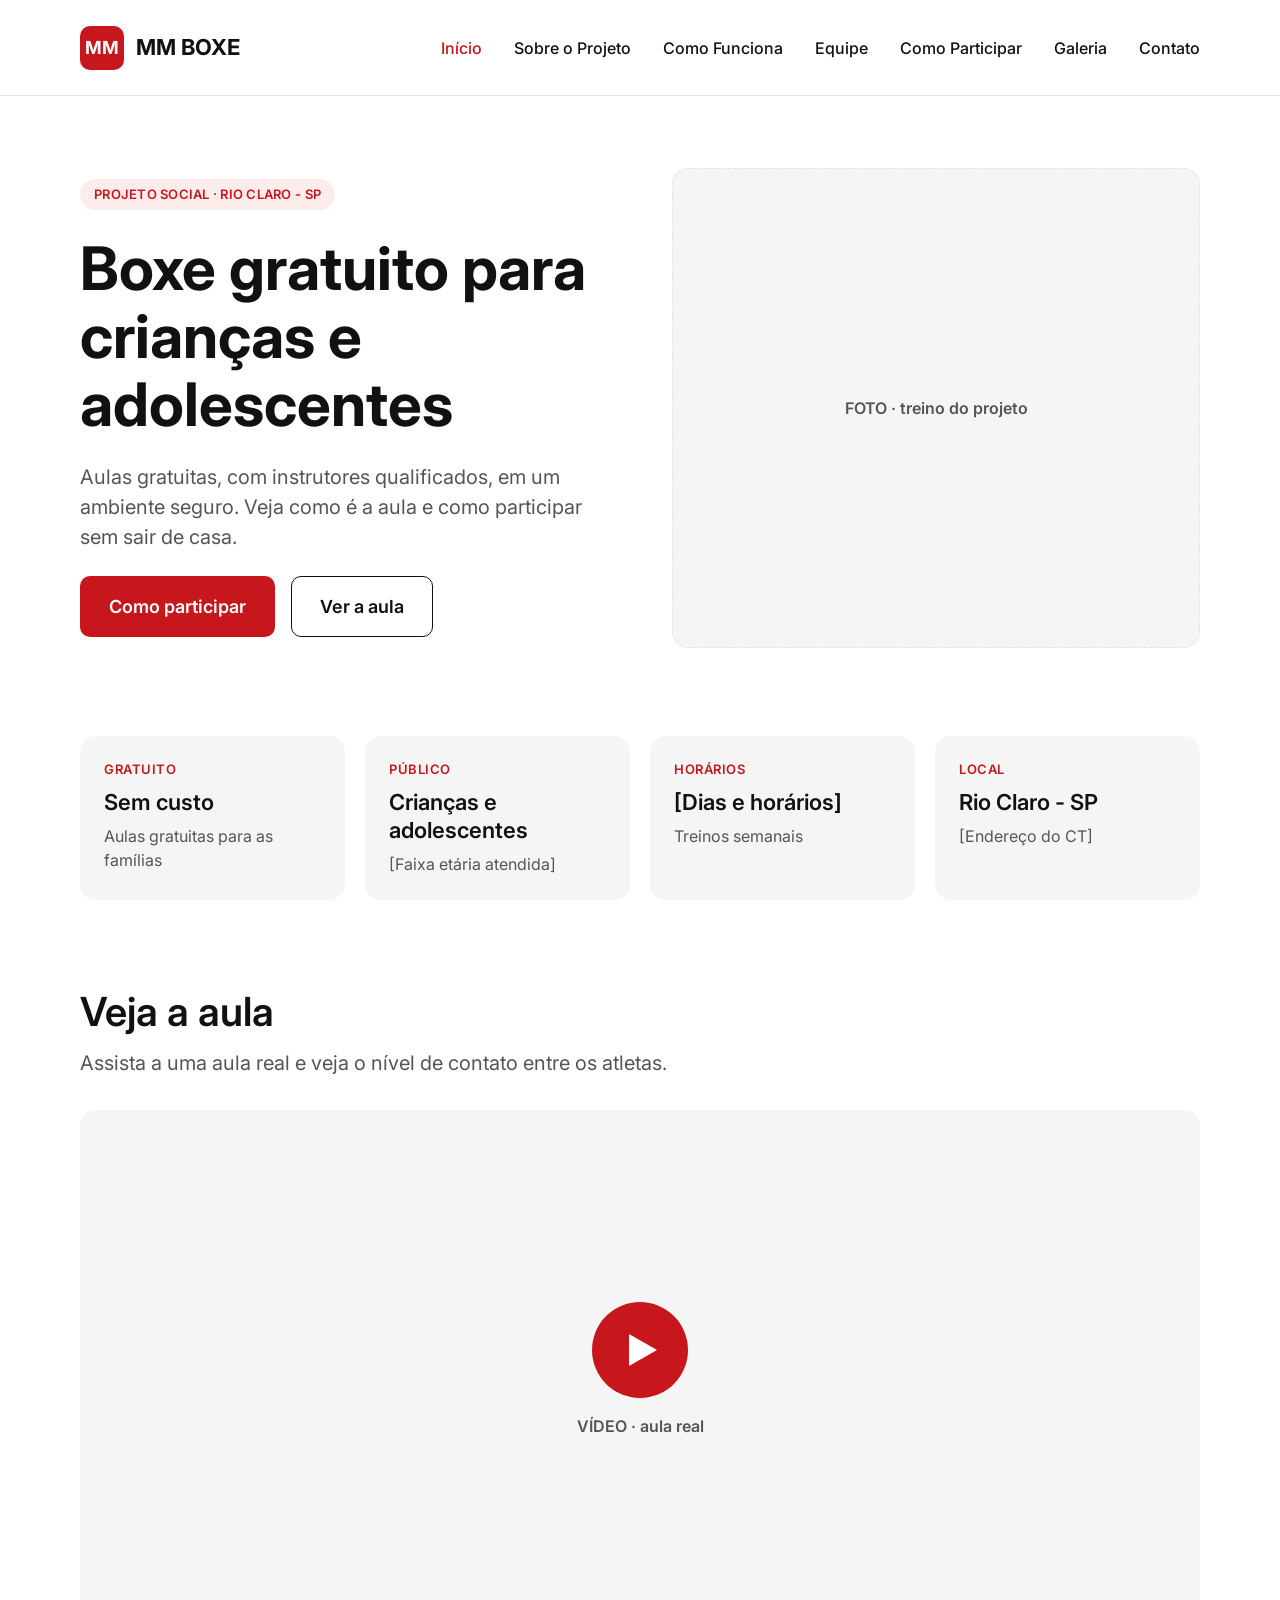
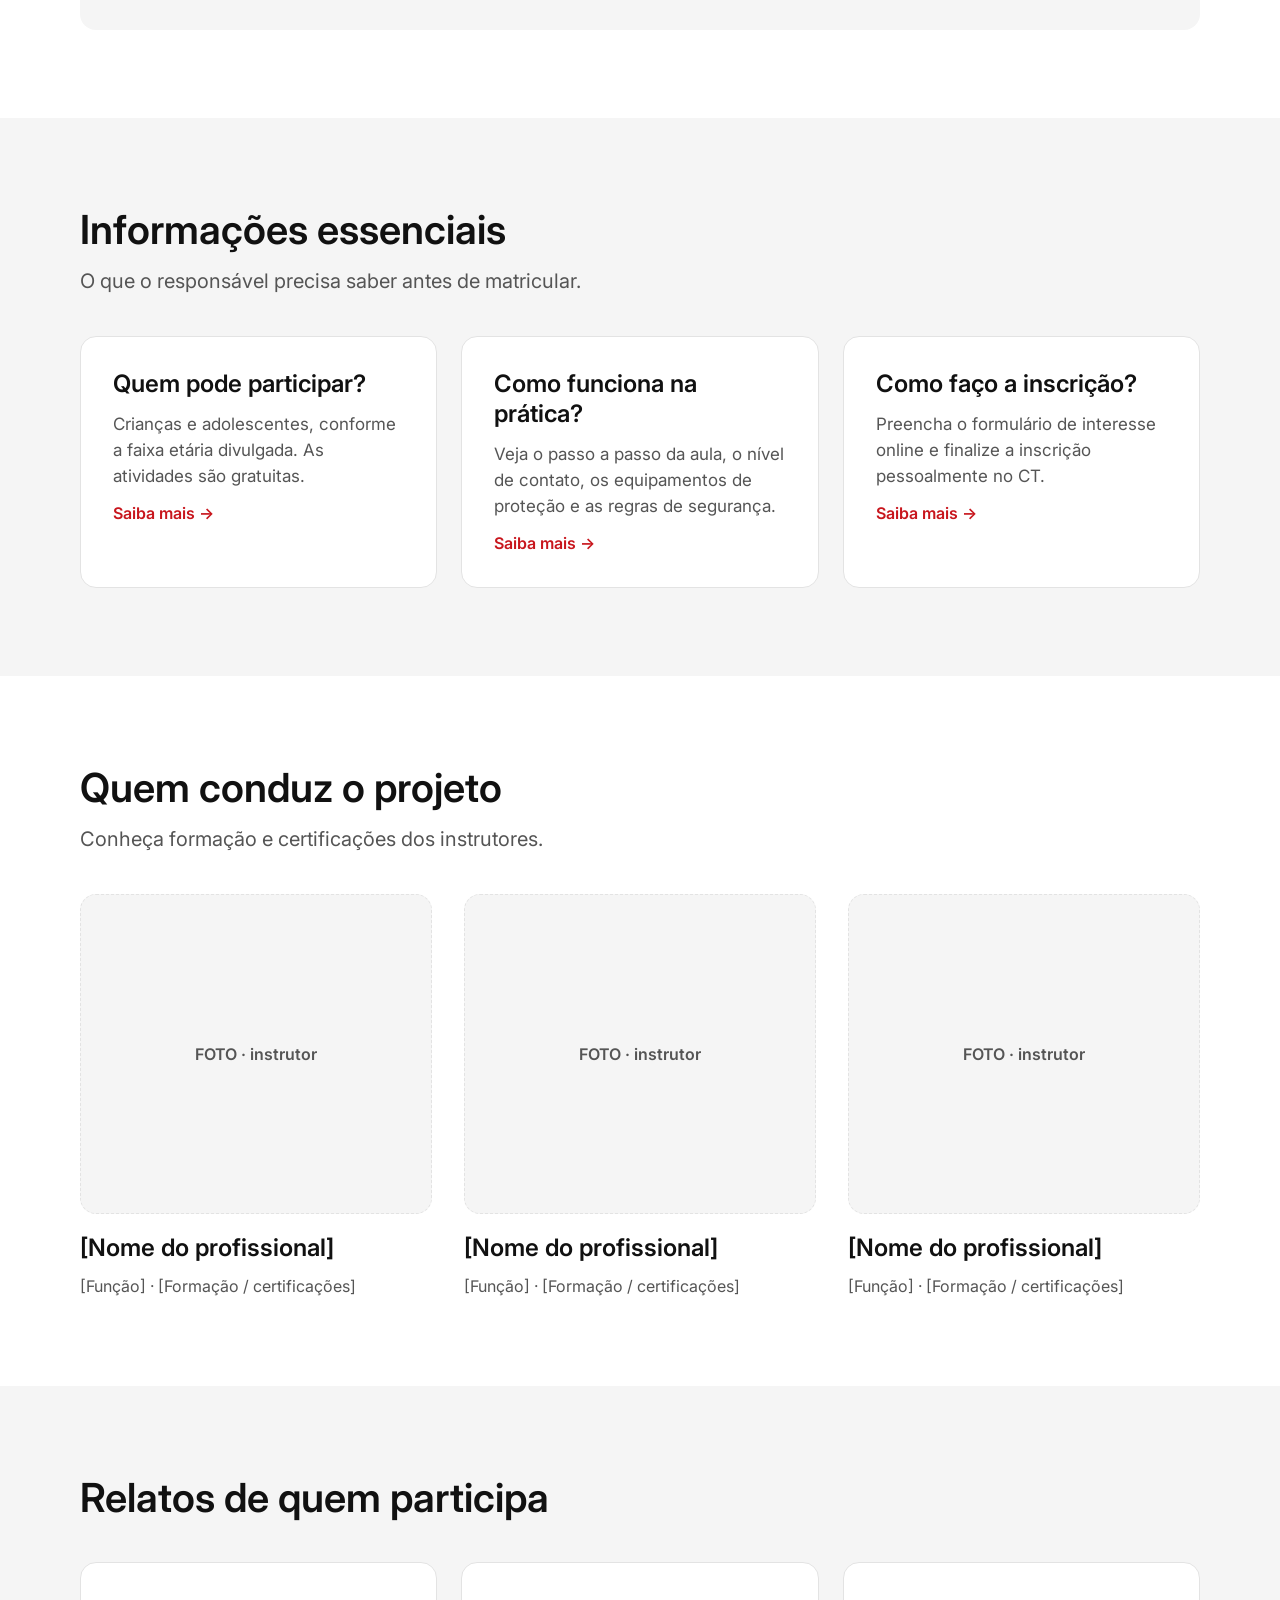
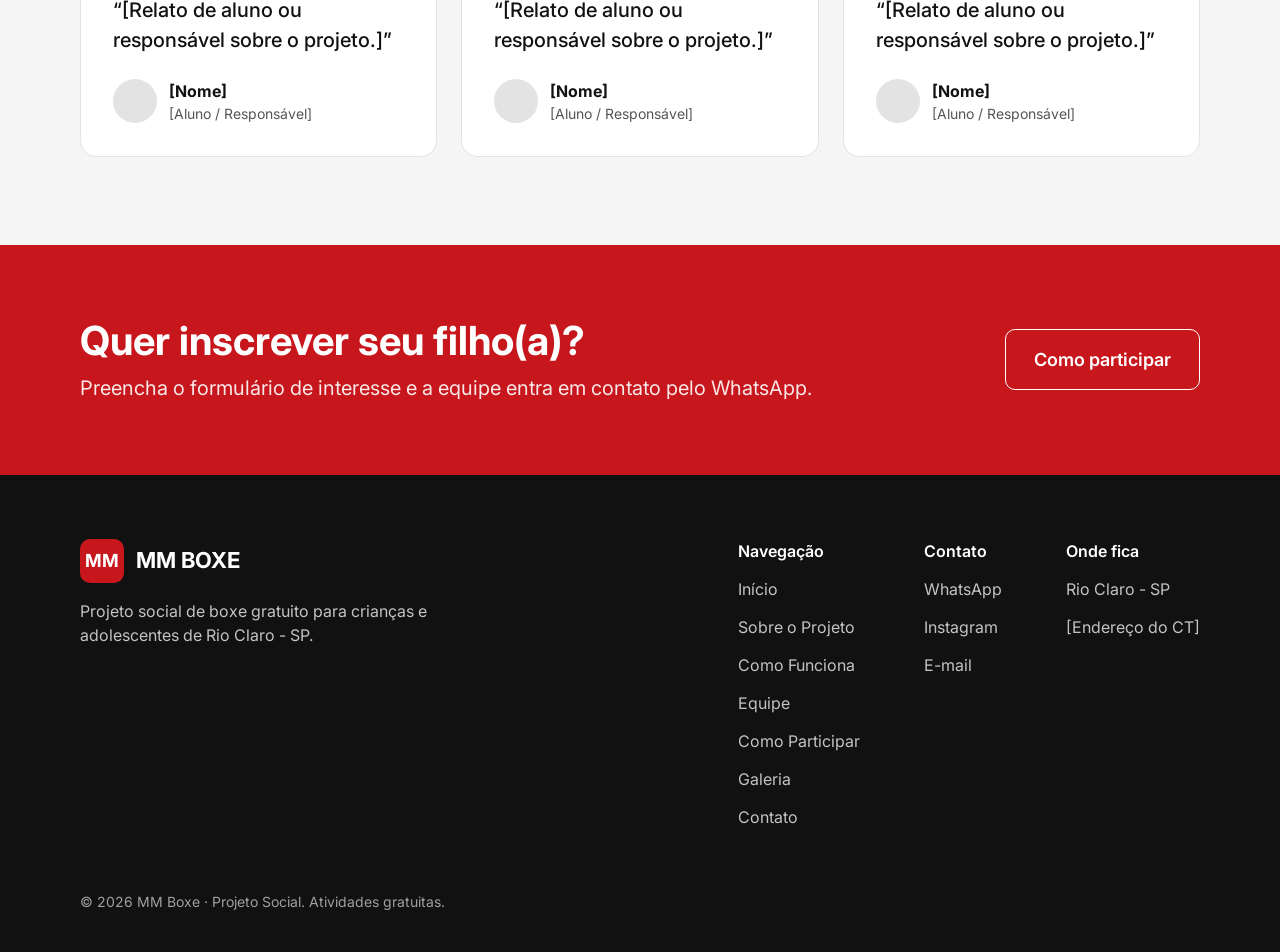
==== index.html @ bec78782 "figma mcp" ====
<!DOCTYPE html>
<html lang="pt-BR">
<head>
  <meta charset="UTF-8">
  <meta name="viewport" content="width=device-width, initial-scale=1">
  <title>MM Boxe · Boxe gratuito para crianças e adolescentes</title>
  <meta name="description" content="Projeto social de boxe gratuito para crianças e adolescentes de Rio Claro - SP.">
  <link rel="preconnect" href="https://fonts.googleapis.com">
  <link rel="preconnect" href="https://fonts.gstatic.com" crossorigin>
  <link href="https://fonts.googleapis.com/css2?family=Inter:wght@400;500;600;700&display=swap" rel="stylesheet">
  <link rel="stylesheet" href="styles.css">
</head>
<body>

  <header class="navbar">
    <a class="logo" href="index.html"><span class="logo__mark">MM</span> MM BOXE</a>
    <nav class="menu" aria-label="Principal">
      <a href="index.html" aria-current="page">Início</a>
      <a href="sobre.html">Sobre o Projeto</a>
      <a href="como-funciona.html">Como Funciona</a>
      <a href="equipe.html">Equipe</a>
      <a href="como-participar.html">Como Participar</a>
      <a href="galeria.html">Galeria</a>
      <a href="contato.html">Contato</a>
    </nav>
  </header>

  <main>
    <!-- Design base desta página: Caderno -->
    <section class="section" style="padding-top:72px">
      <div class="container grid-2 row--center" style="gap:64px">
        <div class="stack" style="--gap:24px">
          <span class="badge" style="align-self:flex-start">PROJETO SOCIAL · RIO CLARO - SP</span>
          <h1 class="title-hero">Boxe gratuito para crianças e adolescentes</h1>
          <p class="lead">Aulas gratuitas, com instrutores qualificados, em um ambiente seguro. Veja como é a aula e como participar sem sair de casa.</p>
          <div class="btn-group">
            <a class="btn btn--primary" href="como-participar.html">Como participar</a>
            <a class="btn btn--secondary" href="#aula">Ver a aula</a>
          </div>
        </div>
        <div class="photo photo--hero">FOTO · treino do projeto</div>
      </div>
    </section>

    <section class="section section--tight-top" style="padding-bottom:0">
      <div class="container grid-4">
        <div class="info-card"><small>GRATUITO</small><strong>Sem custo</strong><span>Aulas gratuitas para as famílias</span></div>
        <div class="info-card"><small>PÚBLICO</small><strong>Crianças e adolescentes</strong><span>[Faixa etária atendida]</span></div>
        <div class="info-card"><small>HORÁRIOS</small><strong>[Dias e horários]</strong><span>Treinos semanais</span></div>
        <div class="info-card"><small>LOCAL</small><strong>Rio Claro - SP</strong><span>[Endereço do CT]</span></div>
      </div>
    </section>

    <section class="section" id="aula">
      <div class="container stack" style="--gap:32px">
        <div class="stack" style="--gap:12px">
          <h2 class="title-lg">Veja a aula</h2>
          <p class="lead">Assista a uma aula real e veja o nível de contato entre os atletas.</p>
        </div>
        <div class="video">
          <button class="video__play" type="button" aria-label="Reproduzir vídeo da aula"></button>
          <span>VÍDEO · aula real</span>
        </div>
      </div>
    </section>

    <section class="section section--surface">
      <div class="container stack" style="--gap:40px">
        <div class="stack" style="--gap:12px">
          <h2 class="title-lg">Informações essenciais</h2>
          <p class="lead">O que o responsável precisa saber antes de matricular.</p>
        </div>
        <div class="grid-3">
          <article class="card">
            <h3>Quem pode participar?</h3>
            <p>Crianças e adolescentes, conforme a faixa etária divulgada. As atividades são gratuitas.</p>
            <a class="more" href="como-participar.html">Saiba mais →</a>
          </article>
          <article class="card">
            <h3>Como funciona na prática?</h3>
            <p>Veja o passo a passo da aula, o nível de contato, os equipamentos de proteção e as regras de segurança.</p>
            <a class="more" href="como-funciona.html">Saiba mais →</a>
          </article>
          <article class="card">
            <h3>Como faço a inscrição?</h3>
            <p>Preencha o formulário de interesse online e finalize a inscrição pessoalmente no CT.</p>
            <a class="more" href="como-participar.html">Saiba mais →</a>
          </article>
        </div>
      </div>
    </section>

    <section class="section">
      <div class="container stack" style="--gap:40px">
        <div class="stack" style="--gap:12px">
          <h2 class="title-lg">Quem conduz o projeto</h2>
          <p class="lead">Conheça formação e certificações dos instrutores.</p>
        </div>
        <div class="grid-3" style="gap:32px">
          <article class="person"><div class="photo photo--card">FOTO · instrutor</div><h3>[Nome do profissional]</h3><p>[Função] · [Formação / certificações]</p></article>
          <article class="person"><div class="photo photo--card">FOTO · instrutor</div><h3>[Nome do profissional]</h3><p>[Função] · [Formação / certificações]</p></article>
          <article class="person"><div class="photo photo--card">FOTO · instrutor</div><h3>[Nome do profissional]</h3><p>[Função] · [Formação / certificações]</p></article>
        </div>
      </div>
    </section>

    <section class="section section--surface">
      <div class="container stack" style="--gap:40px">
        <h2 class="title-lg">Relatos de quem participa</h2>
        <div class="grid-3">
          <article class="card quote">
            <blockquote>“[Relato de aluno ou responsável sobre o projeto.]”</blockquote>
            <div class="author"><span class="author__avatar"></span><div><strong>[Nome]</strong><span>[Aluno / Responsável]</span></div></div>
          </article>
          <article class="card quote">
            <blockquote>“[Relato de aluno ou responsável sobre o projeto.]”</blockquote>
            <div class="author"><span class="author__avatar"></span><div><strong>[Nome]</strong><span>[Aluno / Responsável]</span></div></div>
          </article>
          <article class="card quote">
            <blockquote>“[Relato de aluno ou responsável sobre o projeto.]”</blockquote>
            <div class="author"><span class="author__avatar"></span><div><strong>[Nome]</strong><span>[Aluno / Responsável]</span></div></div>
          </article>
        </div>
      </div>
    </section>

    <section class="cta">
      <div>
        <h2>Quer inscrever seu filho(a)?</h2>
        <p>Preencha o formulário de interesse e a equipe entra em contato pelo WhatsApp.</p>
      </div>
      <a class="btn btn--on-brand" href="como-participar.html">Como participar</a>
    </section>
  </main>

  <footer class="footer">
    <div class="footer__top">
      <div class="footer__brand">
        <a class="logo" href="index.html"><span class="logo__mark">MM</span> MM BOXE</a>
        <p>Projeto social de boxe gratuito para crianças e adolescentes de Rio Claro - SP.</p>
      </div>
      <div class="footer__cols">
        <div>
          <h4>Navegação</h4>
          <ul>
            <li><a href="index.html">Início</a></li>
            <li><a href="sobre.html">Sobre o Projeto</a></li>
            <li><a href="como-funciona.html">Como Funciona</a></li>
            <li><a href="equipe.html">Equipe</a></li>
            <li><a href="como-participar.html">Como Participar</a></li>
            <li><a href="galeria.html">Galeria</a></li>
            <li><a href="contato.html">Contato</a></li>
          </ul>
        </div>
        <div>
          <h4>Contato</h4>
          <ul><li>WhatsApp</li><li>Instagram</li><li>E-mail</li></ul>
        </div>
        <div>
          <h4>Onde fica</h4>
          <ul><li>Rio Claro - SP</li><li>[Endereço do CT]</li></ul>
        </div>
      </div>
    </div>
    <p class="footer__bottom">© 2026 MM Boxe · Projeto Social. Atividades gratuitas.</p>
  </footer>

</body>
</html>
---- styles.css ----
/* MM Boxe - Projeto Social
   Estilos compartilhados por todas as páginas. */

:root {
  --ink: #111111;
  --ink-muted: #555555;
  --brand: #c8161d;
  --brand-soft: #fdecec;
  --surface: #f5f5f5;
  --border: #e3e3e3;
  --white: #ffffff;
  --radius: 16px;
  --radius-sm: 10px;
  --gutter: 80px;
}

*,
*::before,
*::after {
  box-sizing: border-box;
}

body {
  margin: 0;
  font-family: "Inter", system-ui, -apple-system, "Segoe UI", Roboto, sans-serif;
  color: var(--ink);
  background: var(--white);
  line-height: 1.5;
}

h1, h2, h3, p, ul { margin: 0; }
ul { padding: 0; list-style: none; }
a { color: inherit; text-decoration: none; }
img { max-width: 100%; display: block; }

/* ---------- Estrutura ---------- */

.section {
  padding: 88px var(--gutter);
}
.section--surface { background: var(--surface); }
.section--tight-top { padding-top: 0; }
.container { max-width: 1280px; margin: 0 auto; }
.stack { display: flex; flex-direction: column; }
.stack > * + * { margin-top: var(--gap, 16px); }
.row { display: flex; gap: var(--gap, 24px); }
.row--center { align-items: center; }
.grid-3 { display: grid; grid-template-columns: repeat(3, 1fr); gap: 24px; }
.grid-4 { display: grid; grid-template-columns: repeat(4, 1fr); gap: 20px; }
.grid-5 { display: grid; grid-template-columns: repeat(5, 1fr); gap: 20px; }
.grid-2 { display: grid; grid-template-columns: 1fr 1fr; gap: 48px; }

/* ---------- Tipografia ---------- */

.title-xl { font-size: 56px; font-weight: 700; line-height: 64px; }
.title-hero { font-size: 60px; font-weight: 700; line-height: 68px; }
.title-lg { font-size: 40px; font-weight: 600; line-height: 48px; }
.title-md { font-size: 28px; font-weight: 600; line-height: 36px; }
.title-sm { font-size: 24px; font-weight: 600; line-height: 30px; }
.lead { font-size: 20px; line-height: 30px; color: var(--ink-muted); }
.muted { color: var(--ink-muted); }
.brand { color: var(--brand); }

/* ---------- Navbar ---------- */

.navbar {
  display: flex;
  align-items: center;
  justify-content: space-between;
  gap: 24px;
  padding: 0 var(--gutter);
  min-height: 96px;
  background: var(--white);
  border-bottom: 1px solid var(--border);
}

.logo { display: flex; align-items: center; gap: 12px; font-size: 22px; font-weight: 700; }
.logo__mark {
  width: 44px;
  height: 44px;
  display: grid;
  place-items: center;
  background: var(--brand);
  color: var(--white);
  border-radius: var(--radius-sm);
  font-size: 18px;
  font-weight: 700;
}

.menu { display: flex; flex-wrap: wrap; gap: 8px 32px; font-size: 16px; font-weight: 500; }
.menu a:hover { color: var(--brand); }
.menu a[aria-current="page"] { color: var(--brand); }

/* ---------- Botões ---------- */

.btn {
  display: inline-flex;
  align-items: center;
  justify-content: center;
  padding: 16px 28px;
  border-radius: var(--radius-sm);
  border: 1.5px solid transparent;
  font: inherit;
  font-size: 18px;
  font-weight: 600;
  cursor: pointer;
  transition: opacity 0.15s ease;
}
.btn:hover { opacity: 0.88; }
.btn--primary { background: var(--brand); color: var(--white); }
.btn--secondary { background: transparent; color: var(--ink); border-color: var(--ink); }
.btn--on-brand { background: transparent; color: var(--white); border-color: var(--white); }
.btn-group { display: flex; flex-wrap: wrap; gap: 16px; }

/* ---------- Placeholders de foto ---------- */

.photo {
  display: grid;
  place-items: center;
  background: var(--surface);
  border: 1.5px dashed var(--border);
  border-radius: var(--radius);
  color: var(--ink-muted);
  font-size: 16px;
  font-weight: 600;
  text-align: center;
  padding: 16px;
}
.photo--hero { min-height: 480px; }
.photo--wide { min-height: 400px; }
.photo--card { min-height: 320px; }
.photo--thumb { min-height: 170px; }
.photo--gallery { min-height: 300px; }
.photo--square { min-height: 260px; }

/* ---------- Componentes ---------- */

.page-head { background: var(--surface); padding: 72px var(--gutter); }
.page-head .lead { margin-top: 16px; }

.badge {
  display: inline-block;
  padding: 6px 14px;
  background: var(--brand-soft);
  color: var(--brand);
  border-radius: 100px;
  font-size: 13px;
  font-weight: 600;
  letter-spacing: 0.02em;
}
.badge--solid {
  background: var(--brand);
  color: var(--white);
  padding: 14px 20px;
  border-radius: 12px;
  font-size: 18px;
  font-weight: 700;
}

.card {
  background: var(--white);
  border: 1px solid var(--border);
  border-radius: var(--radius);
  padding: 32px;
}
.card--surface { background: var(--surface); border: 0; padding: 24px; }
.card h3 { font-size: 24px; font-weight: 600; line-height: 30px; }
.card p { margin-top: 12px; color: var(--ink-muted); font-size: 17px; line-height: 26px; }
.card .more { display: inline-block; margin-top: 12px; color: var(--brand); font-weight: 600; }

.info-card { background: var(--surface); border-radius: var(--radius); padding: 24px; }
.info-card small { display: block; color: var(--brand); font-size: 13px; font-weight: 600; letter-spacing: 0.04em; }
.info-card strong { display: block; margin-top: 8px; font-size: 22px; font-weight: 600; line-height: 28px; }
.info-card span { display: block; margin-top: 8px; color: var(--ink-muted); }

.video {
  display: flex;
  flex-direction: column;
  align-items: center;
  justify-content: center;
  gap: 16px;
  min-height: 520px;
  background: var(--surface);
  border-radius: var(--radius);
  color: var(--ink-muted);
  font-weight: 600;
}
.video__play {
  width: 96px;
  height: 96px;
  display: grid;
  place-items: center;
  background: var(--brand);
  border-radius: 50%;
  border: 0;
  cursor: pointer;
}
.video__play::before {
  content: "";
  margin-left: 6px;
  border-style: solid;
  border-width: 16px 0 16px 28px;
  border-color: transparent transparent transparent var(--white);
}

.person h3 { margin-top: 16px; font-size: 24px; font-weight: 600; }
.person p { margin-top: 8px; color: var(--ink-muted); }

.quote { display: flex; flex-direction: column; justify-content: space-between; gap: 24px; }
.quote blockquote { margin: 0; font-size: 20px; font-weight: 500; line-height: 30px; }
.author { display: flex; align-items: center; gap: 12px; }
.author__avatar { width: 44px; height: 44px; border-radius: 50%; background: var(--border); }
.author strong { display: block; font-size: 16px; }
.author span { display: block; font-size: 14px; color: var(--ink-muted); }

.cta {
  display: flex;
  align-items: center;
  justify-content: space-between;
  gap: 32px;
  padding: 72px var(--gutter);
  background: var(--brand);
  color: var(--white);
}
.cta h2 { font-size: 40px; font-weight: 700; line-height: 48px; }
.cta p { margin-top: 8px; font-size: 20px; opacity: 0.9; }

.bullets li {
  position: relative;
  padding: 7px 0 7px 22px;
  font-size: 18px;
  line-height: 28px;
}
.bullets li::before {
  content: "";
  position: absolute;
  left: 0;
  top: 18px;
  width: 10px;
  height: 10px;
  border-radius: 50%;
  background: var(--brand);
}

.notice {
  background: var(--brand-soft);
  border-radius: var(--radius);
  padding: 40px;
}
.notice h2 { font-size: 28px; font-weight: 600; color: var(--brand); }
.notice p { margin-top: 12px; font-size: 20px; line-height: 30px; }

.chips { display: flex; flex-wrap: wrap; gap: 12px; }
.chips .badge { font-size: 15px; padding: 8px 16px; }

.step { display: flex; flex-direction: column; gap: 14px; }
.step h3 { font-size: 22px; font-weight: 600; }
.step p { color: var(--ink-muted); font-size: 16px; line-height: 24px; }
.num {
  width: 40px;
  height: 40px;
  flex: none;
  display: grid;
  place-items: center;
  border-radius: 50%;
  background: var(--brand);
  color: var(--white);
  font-size: 18px;
  font-weight: 700;
}

.faq details {
  background: var(--white);
  border: 1px solid var(--border);
  border-radius: 12px;
  padding: 24px;
}
.faq details + details { margin-top: 12px; }
.faq summary {
  display: flex;
  align-items: center;
  justify-content: space-between;
  font-size: 20px;
  font-weight: 500;
  cursor: pointer;
  list-style: none;
}
.faq summary::-webkit-details-marker { display: none; }
.faq summary::after { content: "+"; color: var(--brand); font-size: 28px; line-height: 1; }
.faq details[open] summary::after { content: "–"; }
.faq details p { margin-top: 12px; color: var(--ink-muted); }

.team-row {
  display: grid;
  grid-template-columns: 260px 1fr;
  align-items: center;
  gap: 40px;
  padding: 24px;
  background: var(--white);
  border: 1px solid var(--border);
  border-radius: var(--radius);
}
.team-row + .team-row { margin-top: 24px; }
.team-row h2 { font-size: 28px; font-weight: 600; }
.team-row .role { margin-top: 10px; color: var(--brand); font-size: 18px; font-weight: 600; }
.team-row .label { margin-top: 10px; font-size: 14px; font-weight: 600; color: var(--ink-muted); }
.team-row ul { margin-top: 4px; font-size: 17px; }
.team-row .btn { margin-top: 16px; }

.steps-list li {
  display: flex;
  align-items: center;
  gap: 16px;
  padding: 20px;
  background: var(--surface);
  border-radius: 12px;
  font-size: 20px;
  font-weight: 500;
  line-height: 28px;
}
.steps-list li + li { margin-top: 16px; }

.schedule { display: grid; gap: 8px; }

.form-card {
  display: grid;
  gap: 24px;
  padding: 40px;
  background: var(--white);
  border: 1px solid var(--border);
  border-radius: var(--radius);
}
.form-row { display: grid; grid-template-columns: 1fr 1fr; gap: 24px; }
.field { display: grid; gap: 8px; }
.field label { font-size: 16px; font-weight: 500; }
.field input {
  padding: 14px 16px;
  background: var(--surface);
  border: 1px solid var(--border);
  border-radius: var(--radius-sm);
  font: inherit;
}
.field input:focus { outline: 2px solid var(--brand); outline-offset: 1px; }

.contact-list { display: grid; gap: 24px; }
.contact-list small { display: block; font-size: 14px; font-weight: 600; color: var(--ink-muted); }
.contact-list span { display: block; margin-top: 4px; font-size: 20px; font-weight: 500; }

.gallery { display: grid; grid-template-columns: repeat(3, 1fr); gap: 24px; }

/* ---------- Rodapé ---------- */

.footer { background: var(--ink); color: var(--white); padding: 64px var(--gutter) 40px; }
.footer__top { display: flex; justify-content: space-between; gap: 48px; }
.footer__brand { max-width: 420px; }
.footer__brand p { margin-top: 16px; opacity: 0.75; }
.footer__cols { display: flex; gap: 64px; }
.footer h4 { margin: 0 0 14px; font-size: 16px; font-weight: 600; }
.footer li { margin-bottom: 14px; opacity: 0.75; }
.footer li a:hover { opacity: 1; text-decoration: underline; }
.footer__bottom { margin-top: 48px; font-size: 14px; opacity: 0.6; }

/* ---------- Responsivo ---------- */

@media (max-width: 1100px) {
  :root { --gutter: 40px; }
  .title-xl { font-size: 44px; line-height: 52px; }
  .title-hero { font-size: 48px; line-height: 56px; }
  .grid-5 { grid-template-columns: repeat(3, 1fr); }
  .grid-4 { grid-template-columns: repeat(2, 1fr); }
}

@media (max-width: 800px) {
  :root { --gutter: 20px; }
  .section { padding-top: 56px; padding-bottom: 56px; }
  .navbar { flex-direction: column; align-items: flex-start; padding-top: 20px; padding-bottom: 20px; }
  .menu { gap: 8px 20px; font-size: 15px; }
  .row, .cta, .footer__top, .footer__cols { flex-direction: column; }
  .grid-2, .grid-3, .grid-4, .grid-5, .gallery, .form-row, .team-row { grid-template-columns: 1fr; }
  .cta { align-items: flex-start; }
  .title-xl, .title-hero { font-size: 36px; line-height: 44px; }
  .title-lg, .cta h2 { font-size: 30px; line-height: 38px; }
  .photo--hero, .photo--wide, .video { min-height: 260px; }
  .footer__cols { gap: 32px; }
}
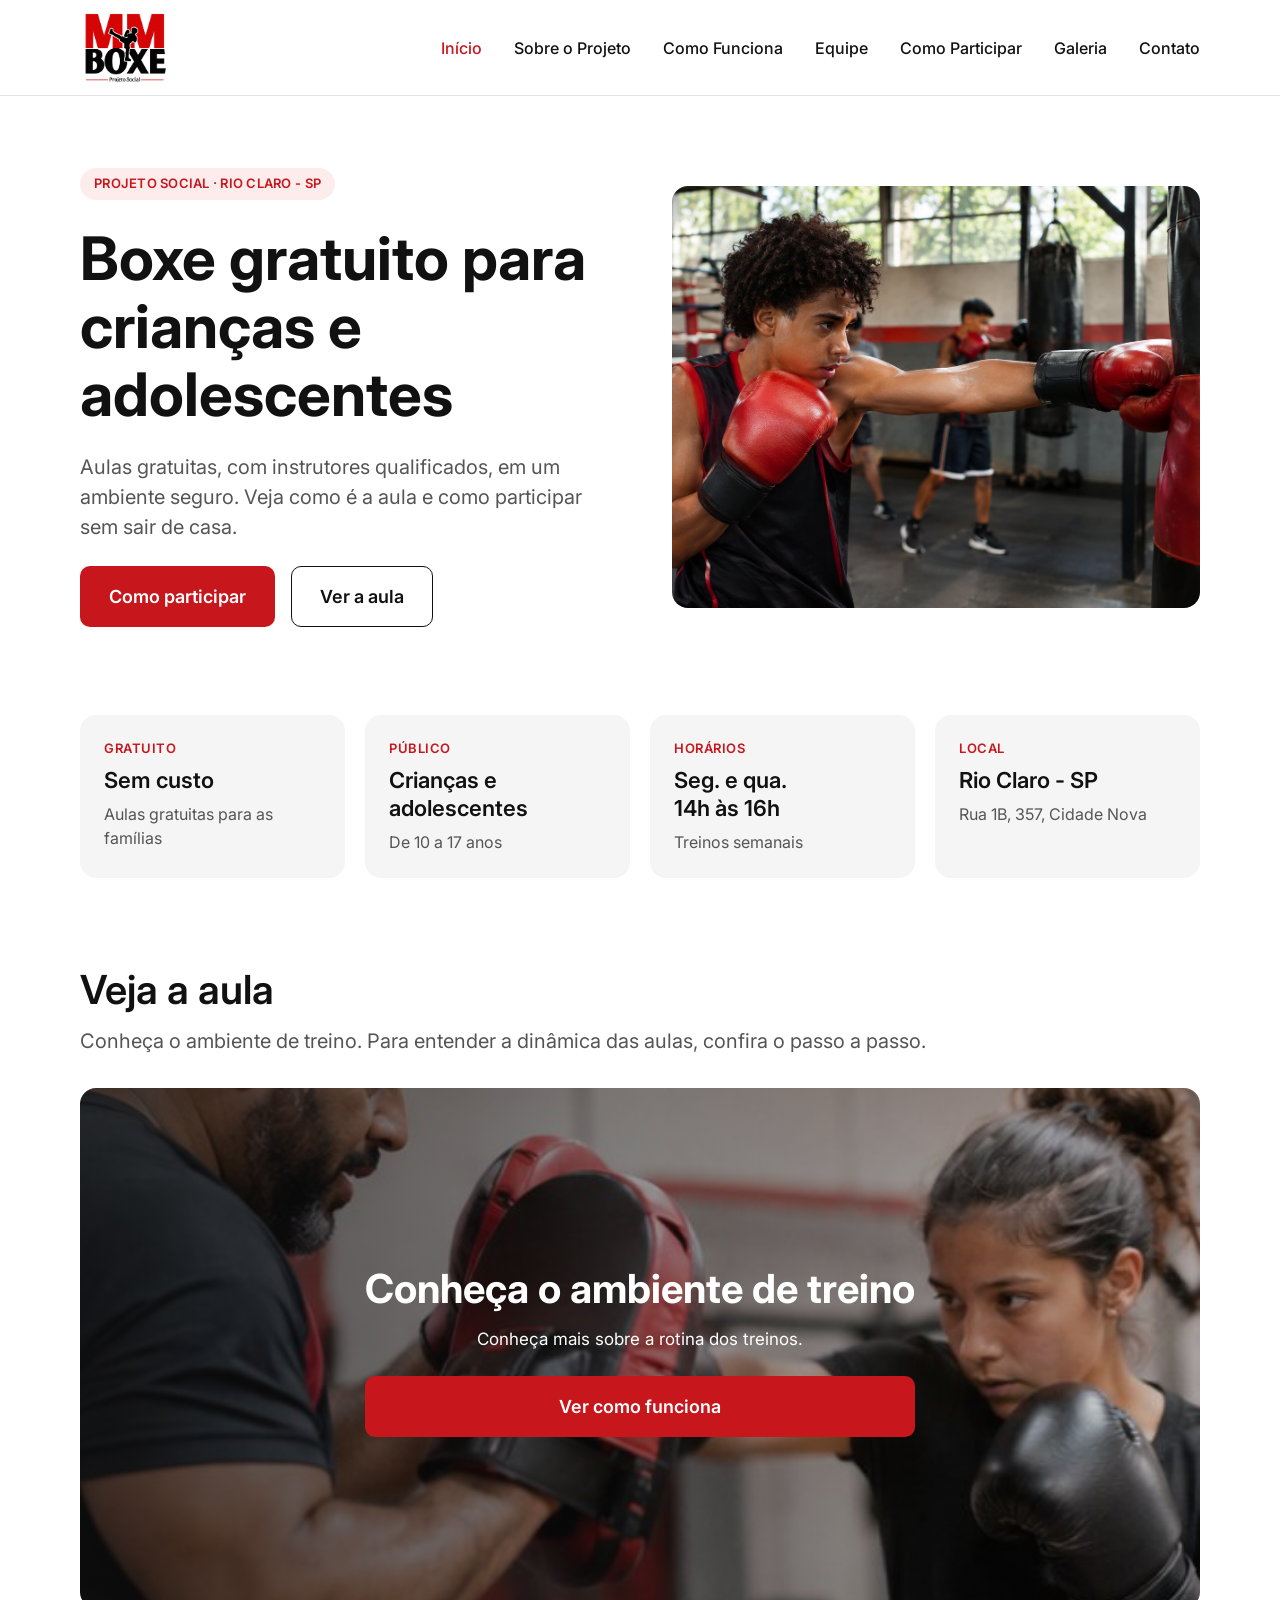
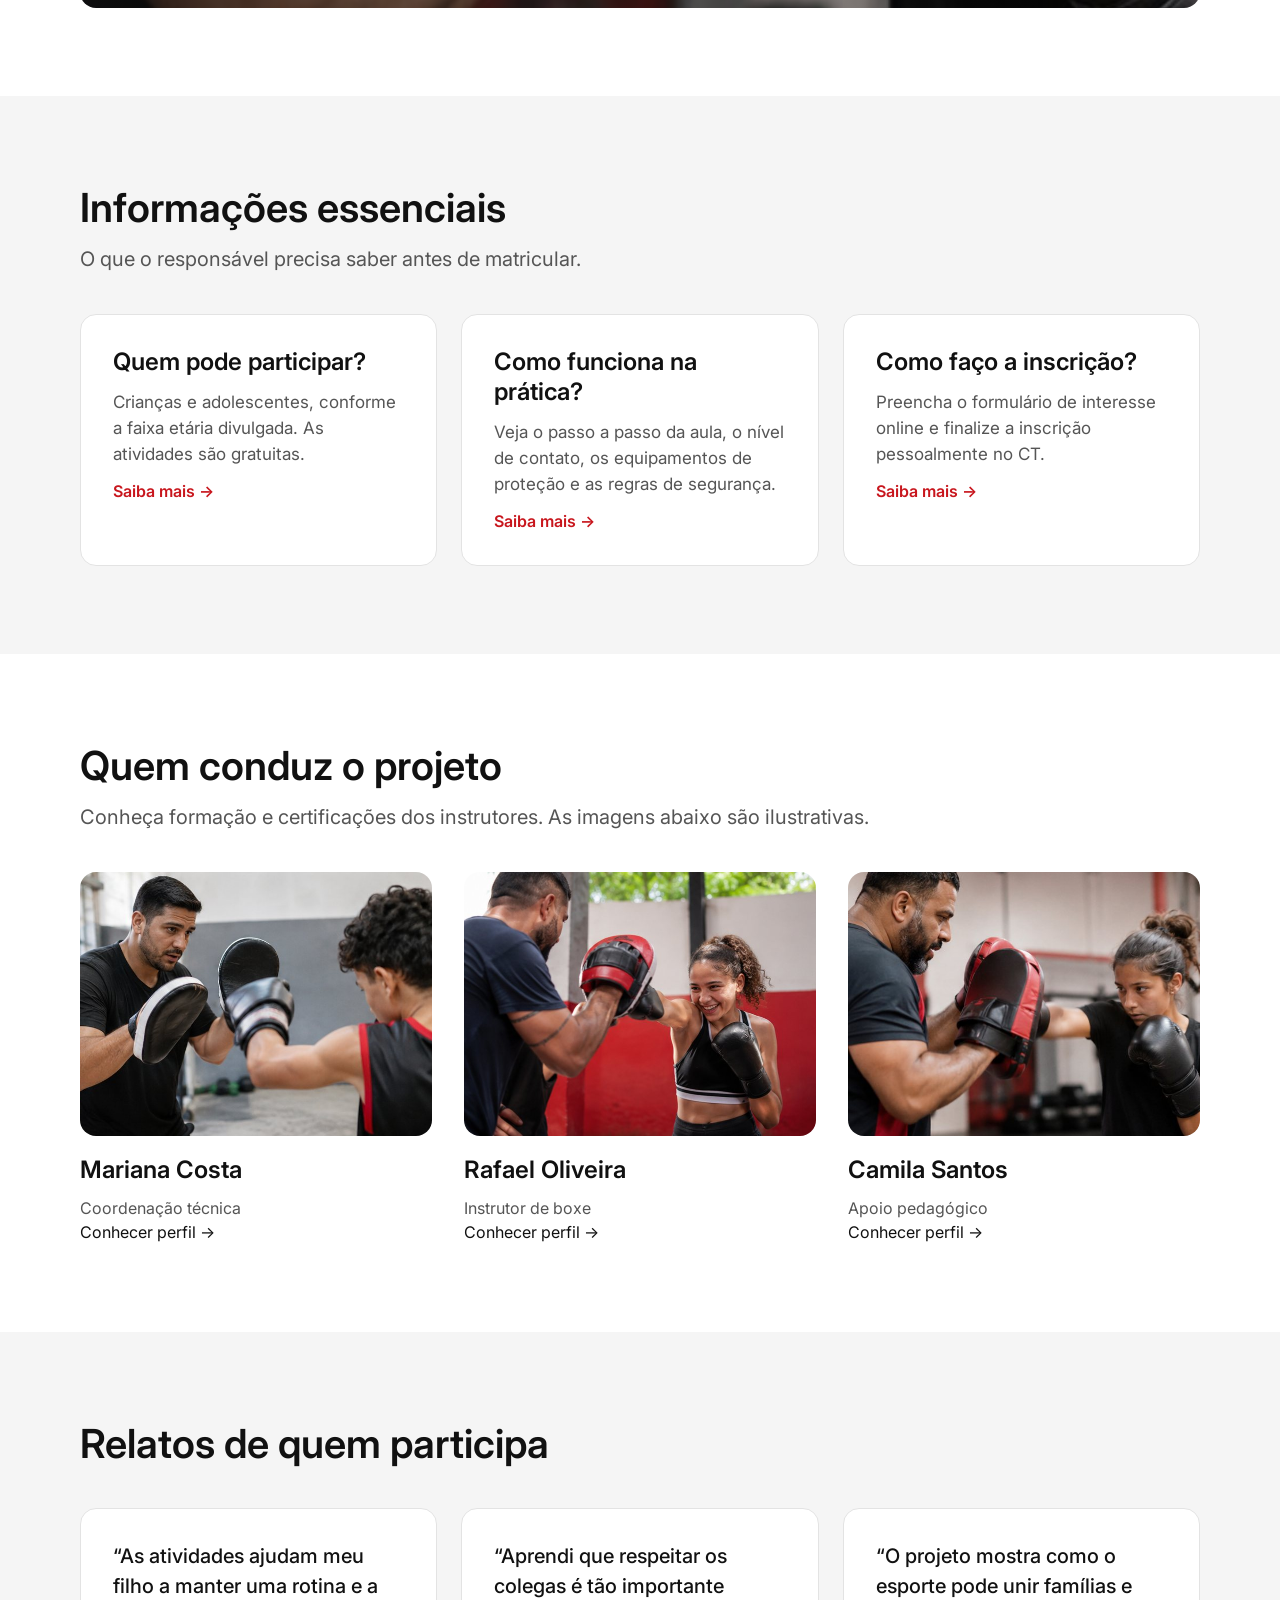
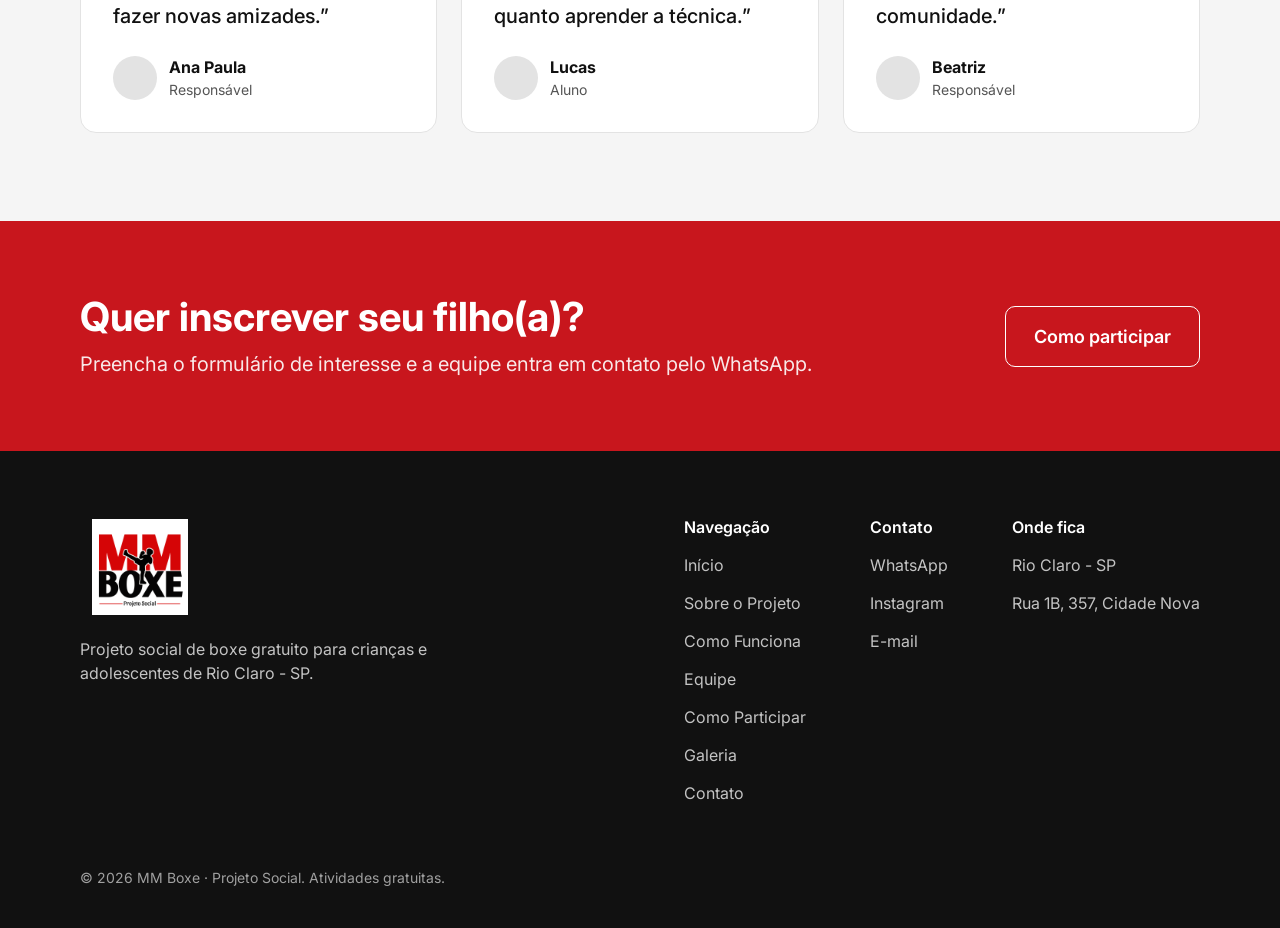
==== commit 172a4199: "feat: add images" ====
--- a/index.html
+++ b/index.html
@@ -1,169 +1,156 @@
 <!DOCTYPE html>
 <html lang="pt-BR">
 <head>
-  <meta charset="UTF-8">
-  <meta name="viewport" content="width=device-width, initial-scale=1">
-  <title>MM Boxe · Boxe gratuito para crianças e adolescentes</title>
-  <meta name="description" content="Projeto social de boxe gratuito para crianças e adolescentes de Rio Claro - SP.">
-  <link rel="preconnect" href="https://fonts.googleapis.com">
-  <link rel="preconnect" href="https://fonts.gstatic.com" crossorigin>
-  <link href="https://fonts.googleapis.com/css2?family=Inter:wght@400;500;600;700&display=swap" rel="stylesheet">
-  <link rel="stylesheet" href="styles.css">
+<meta charset="utf-8"/>
+<meta content="width=device-width, initial-scale=1" name="viewport"/>
+<title>MM Boxe · Boxe gratuito para crianças e adolescentes</title>
+<meta content="Projeto social de boxe gratuito para crianças e adolescentes de Rio Claro - SP." name="description"/>
+<link href="https://fonts.googleapis.com" rel="preconnect"/>
+<link crossorigin="" href="https://fonts.gstatic.com" rel="preconnect"/>
+<link href="https://fonts.googleapis.com/css2?family=Inter:wght@400;500;600;700&amp;display=swap" rel="stylesheet"/>
+<link href="styles.css" rel="stylesheet"/>
 </head>
 <body>
-
-  <header class="navbar">
-    <a class="logo" href="index.html"><span class="logo__mark">MM</span> MM BOXE</a>
-    <nav class="menu" aria-label="Principal">
-      <a href="index.html" aria-current="page">Início</a>
-      <a href="sobre.html">Sobre o Projeto</a>
-      <a href="como-funciona.html">Como Funciona</a>
-      <a href="equipe.html">Equipe</a>
-      <a href="como-participar.html">Como Participar</a>
-      <a href="galeria.html">Galeria</a>
-      <a href="contato.html">Contato</a>
-    </nav>
-  </header>
-
-  <main>
-    <!-- Design base desta página: Caderno -->
-    <section class="section" style="padding-top:72px">
-      <div class="container grid-2 row--center" style="gap:64px">
-        <div class="stack" style="--gap:24px">
-          <span class="badge" style="align-self:flex-start">PROJETO SOCIAL · RIO CLARO - SP</span>
-          <h1 class="title-hero">Boxe gratuito para crianças e adolescentes</h1>
-          <p class="lead">Aulas gratuitas, com instrutores qualificados, em um ambiente seguro. Veja como é a aula e como participar sem sair de casa.</p>
-          <div class="btn-group">
-            <a class="btn btn--primary" href="como-participar.html">Como participar</a>
-            <a class="btn btn--secondary" href="#aula">Ver a aula</a>
-          </div>
-        </div>
-        <div class="photo photo--hero">FOTO · treino do projeto</div>
-      </div>
-    </section>
-
-    <section class="section section--tight-top" style="padding-bottom:0">
-      <div class="container grid-4">
-        <div class="info-card"><small>GRATUITO</small><strong>Sem custo</strong><span>Aulas gratuitas para as famílias</span></div>
-        <div class="info-card"><small>PÚBLICO</small><strong>Crianças e adolescentes</strong><span>[Faixa etária atendida]</span></div>
-        <div class="info-card"><small>HORÁRIOS</small><strong>[Dias e horários]</strong><span>Treinos semanais</span></div>
-        <div class="info-card"><small>LOCAL</small><strong>Rio Claro - SP</strong><span>[Endereço do CT]</span></div>
-      </div>
-    </section>
-
-    <section class="section" id="aula">
-      <div class="container stack" style="--gap:32px">
-        <div class="stack" style="--gap:12px">
-          <h2 class="title-lg">Veja a aula</h2>
-          <p class="lead">Assista a uma aula real e veja o nível de contato entre os atletas.</p>
-        </div>
-        <div class="video">
-          <button class="video__play" type="button" aria-label="Reproduzir vídeo da aula"></button>
-          <span>VÍDEO · aula real</span>
-        </div>
-      </div>
-    </section>
-
-    <section class="section section--surface">
-      <div class="container stack" style="--gap:40px">
-        <div class="stack" style="--gap:12px">
-          <h2 class="title-lg">Informações essenciais</h2>
-          <p class="lead">O que o responsável precisa saber antes de matricular.</p>
-        </div>
-        <div class="grid-3">
-          <article class="card">
-            <h3>Quem pode participar?</h3>
-            <p>Crianças e adolescentes, conforme a faixa etária divulgada. As atividades são gratuitas.</p>
-            <a class="more" href="como-participar.html">Saiba mais →</a>
-          </article>
-          <article class="card">
-            <h3>Como funciona na prática?</h3>
-            <p>Veja o passo a passo da aula, o nível de contato, os equipamentos de proteção e as regras de segurança.</p>
-            <a class="more" href="como-funciona.html">Saiba mais →</a>
-          </article>
-          <article class="card">
-            <h3>Como faço a inscrição?</h3>
-            <p>Preencha o formulário de interesse online e finalize a inscrição pessoalmente no CT.</p>
-            <a class="more" href="como-participar.html">Saiba mais →</a>
-          </article>
-        </div>
-      </div>
-    </section>
-
-    <section class="section">
-      <div class="container stack" style="--gap:40px">
-        <div class="stack" style="--gap:12px">
-          <h2 class="title-lg">Quem conduz o projeto</h2>
-          <p class="lead">Conheça formação e certificações dos instrutores.</p>
-        </div>
-        <div class="grid-3" style="gap:32px">
-          <article class="person"><div class="photo photo--card">FOTO · instrutor</div><h3>[Nome do profissional]</h3><p>[Função] · [Formação / certificações]</p></article>
-          <article class="person"><div class="photo photo--card">FOTO · instrutor</div><h3>[Nome do profissional]</h3><p>[Função] · [Formação / certificações]</p></article>
-          <article class="person"><div class="photo photo--card">FOTO · instrutor</div><h3>[Nome do profissional]</h3><p>[Função] · [Formação / certificações]</p></article>
-        </div>
-      </div>
-    </section>
-
-    <section class="section section--surface">
-      <div class="container stack" style="--gap:40px">
-        <h2 class="title-lg">Relatos de quem participa</h2>
-        <div class="grid-3">
-          <article class="card quote">
-            <blockquote>“[Relato de aluno ou responsável sobre o projeto.]”</blockquote>
-            <div class="author"><span class="author__avatar"></span><div><strong>[Nome]</strong><span>[Aluno / Responsável]</span></div></div>
-          </article>
-          <article class="card quote">
-            <blockquote>“[Relato de aluno ou responsável sobre o projeto.]”</blockquote>
-            <div class="author"><span class="author__avatar"></span><div><strong>[Nome]</strong><span>[Aluno / Responsável]</span></div></div>
-          </article>
-          <article class="card quote">
-            <blockquote>“[Relato de aluno ou responsável sobre o projeto.]”</blockquote>
-            <div class="author"><span class="author__avatar"></span><div><strong>[Nome]</strong><span>[Aluno / Responsável]</span></div></div>
-          </article>
-        </div>
-      </div>
-    </section>
-
-    <section class="cta">
-      <div>
-        <h2>Quer inscrever seu filho(a)?</h2>
-        <p>Preencha o formulário de interesse e a equipe entra em contato pelo WhatsApp.</p>
-      </div>
-      <a class="btn btn--on-brand" href="como-participar.html">Como participar</a>
-    </section>
-  </main>
-
-  <footer class="footer">
-    <div class="footer__top">
-      <div class="footer__brand">
-        <a class="logo" href="index.html"><span class="logo__mark">MM</span> MM BOXE</a>
-        <p>Projeto social de boxe gratuito para crianças e adolescentes de Rio Claro - SP.</p>
-      </div>
-      <div class="footer__cols">
-        <div>
-          <h4>Navegação</h4>
-          <ul>
-            <li><a href="index.html">Início</a></li>
-            <li><a href="sobre.html">Sobre o Projeto</a></li>
-            <li><a href="como-funciona.html">Como Funciona</a></li>
-            <li><a href="equipe.html">Equipe</a></li>
-            <li><a href="como-participar.html">Como Participar</a></li>
-            <li><a href="galeria.html">Galeria</a></li>
-            <li><a href="contato.html">Contato</a></li>
-          </ul>
-        </div>
-        <div>
-          <h4>Contato</h4>
-          <ul><li>WhatsApp</li><li>Instagram</li><li>E-mail</li></ul>
-        </div>
-        <div>
-          <h4>Onde fica</h4>
-          <ul><li>Rio Claro - SP</li><li>[Endereço do CT]</li></ul>
-        </div>
-      </div>
-    </div>
-    <p class="footer__bottom">© 2026 MM Boxe · Projeto Social. Atividades gratuitas.</p>
-  </footer>
-
+<header class="navbar">
+<a class="logo" href="index.html" aria-label="MM Boxe — página inicial"><img class="mm-brand-image" src="logo-mm-boxe.png" alt="MM Boxe" /></a>
+<nav aria-label="Principal" class="menu">
+<a aria-current="page" href="index.html">Início</a>
+<a href="sobre.html">Sobre o Projeto</a>
+<a href="como-funciona.html">Como Funciona</a>
+<a href="equipe.html">Equipe</a>
+<a href="como-participar.html">Como Participar</a>
+<a href="galeria.html">Galeria</a>
+<a href="contato.html">Contato</a>
+</nav>
+</header>
+<main>
+<!-- Design base desta página: Caderno -->
+<section class="section" style="padding-top:72px">
+<div class="container grid-2 row--center" style="gap:64px">
+<div class="stack" style="--gap:24px">
+<span class="badge" style="align-self:flex-start">PROJETO SOCIAL · RIO CLARO - SP</span>
+<h1 class="title-hero">Boxe gratuito para crianças e adolescentes</h1>
+<p class="lead">Aulas gratuitas, com instrutores qualificados, em um ambiente seguro. Veja como é a aula e como participar sem sair de casa.</p>
+<div class="btn-group">
+<a class="btn btn--primary" href="como-participar.html">Como participar</a>
+<a class="btn btn--secondary" href="#aula">Ver a aula</a>
+</div>
+</div>
+<img alt="Imagem ilustrativa de jovem treinando boxe no saco de pancadas" class="photo photo--hero photo--image" decoding="async" fetchpriority="high" loading="eager" src="imagens/treino-principal.jpg"/>
+</div>
+</section>
+<section class="section section--tight-top" style="padding-bottom:0">
+<div class="container grid-4">
+<div class="info-card"><small>GRATUITO</small><strong>Sem custo</strong><span>Aulas gratuitas para as famílias</span></div>
+<div class="info-card"><small>PÚBLICO</small><strong>Crianças e adolescentes</strong><span>De 10 a 17 anos</span></div>
+<div class="info-card"><small>HORÁRIOS</small><strong>Seg. e qua. <br> 14h às 16h</strong><span>Treinos semanais</span></div>
+<div class="info-card"><small>LOCAL</small><strong>Rio Claro - SP</strong><span>Rua 1B, 357, Cidade Nova</span></div>
+</div>
+</section>
+<section class="section" id="aula">
+<div class="container stack" style="--gap:32px">
+<div class="stack" style="--gap:12px">
+<h2 class="title-lg">Veja a aula</h2>
+<p class="lead">Conheça o ambiente de treino. Para entender a dinâmica das aulas, confira o passo a passo.</p>
+</div>
+<div aria-label="Treinamento de boxe" class="video video--illustration" role="img"><div class="video__message"><strong>Conheça o ambiente de treino</strong><span>Conheça mais sobre a rotina dos treinos.</span><a class="btn btn--primary" href="como-funciona.html">Ver como funciona</a></div></div>
+</div>
+</section>
+<section class="section section--surface">
+<div class="container stack" style="--gap:40px">
+<div class="stack" style="--gap:12px">
+<h2 class="title-lg">Informações essenciais</h2>
+<p class="lead">O que o responsável precisa saber antes de matricular.</p>
+</div>
+<div class="grid-3">
+<article class="card">
+<h3>Quem pode participar?</h3>
+<p>Crianças e adolescentes, conforme a faixa etária divulgada. As atividades são gratuitas.</p>
+<a class="more" href="como-participar.html">Saiba mais →</a>
+</article>
+<article class="card">
+<h3>Como funciona na prática?</h3>
+<p>Veja o passo a passo da aula, o nível de contato, os equipamentos de proteção e as regras de segurança.</p>
+<a class="more" href="como-funciona.html">Saiba mais →</a>
+</article>
+<article class="card">
+<h3>Como faço a inscrição?</h3>
+<p>Preencha o formulário de interesse online e finalize a inscrição pessoalmente no CT.</p>
+<a class="more" href="como-participar.html">Saiba mais →</a>
+</article>
+</div>
+</div>
+</section>
+<section class="section">
+<div class="container stack" style="--gap:40px">
+<div class="stack" style="--gap:12px">
+<h2 class="title-lg">Quem conduz o projeto</h2>
+<p class="lead">Conheça formação e certificações dos instrutores. As imagens abaixo são ilustrativas.</p>
+</div>
+<div class="grid-3" style="gap:32px">
+<article class="person"><img alt="Orientação durante treino de boxe" class="photo photo--card photo--image" decoding="async" loading="lazy" src="imagens/cena-1-3.jpg"/><h3>Mariana Costa</h3><p>Coordenação técnica</p><a class="more" href="equipe.html#profissional-1">Conhecer perfil →</a></article>
+<article class="person"><img alt="Orientação durante treino de boxe" class="photo photo--card photo--image" decoding="async" loading="lazy" src="imagens/cena-2-3.jpg"/><h3>Rafael Oliveira</h3><p>Instrutor de boxe</p><a class="more" href="equipe.html#profissional-2">Conhecer perfil →</a></article>
+<article class="person"><img alt="Orientação durante treino de boxe" class="photo photo--card photo--image" decoding="async" loading="lazy" src="imagens/cena-3-3.jpg"/><h3>Camila Santos</h3><p>Apoio pedagógico</p><a class="more" href="equipe.html#profissional-3">Conhecer perfil →</a></article>
+</div>
+</div>
+</section>
+<section class="section section--surface">
+<div class="container stack" style="--gap:40px">
+<h2 class="title-lg">Relatos de quem participa</h2>
+<div class="grid-3">
+<article class="card quote">
+<blockquote>“As atividades ajudam meu filho a manter uma rotina e a fazer novas amizades.”</blockquote>
+<div class="author"><span class="author__avatar"></span><div><strong>Ana Paula</strong><span>Responsável</span></div></div>
+</article>
+<article class="card quote">
+<blockquote>“Aprendi que respeitar os colegas é tão importante quanto aprender a técnica.”</blockquote>
+<div class="author"><span class="author__avatar"></span><div><strong>Lucas</strong><span>Aluno</span></div></div>
+</article>
+<article class="card quote">
+<blockquote>“O projeto mostra como o esporte pode unir famílias e comunidade.”</blockquote>
+<div class="author"><span class="author__avatar"></span><div><strong>Beatriz</strong><span>Responsável</span></div></div>
+</article>
+</div>
+</div>
+</section>
+<section class="cta">
+<div>
+<h2>Quer inscrever seu filho(a)?</h2>
+<p>Preencha o formulário de interesse e a equipe entra em contato pelo WhatsApp.</p>
+</div>
+<a class="btn btn--on-brand" href="como-participar.html">Como participar</a>
+</section>
+</main>
+<footer class="footer">
+<div class="footer__top">
+<div class="footer__brand">
+<a class="logo" href="index.html" aria-label="MM Boxe — página inicial"><img class="mm-brand-image" src="logo-mm-boxe-b.png" alt="MM Boxe" /></a>
+<p>Projeto social de boxe gratuito para crianças e adolescentes de Rio Claro - SP.</p>
+</div>
+<div class="footer__cols">
+<div>
+<h4>Navegação</h4>
+<ul>
+<li><a href="index.html">Início</a></li>
+<li><a href="sobre.html">Sobre o Projeto</a></li>
+<li><a href="como-funciona.html">Como Funciona</a></li>
+<li><a href="equipe.html">Equipe</a></li>
+<li><a href="como-participar.html">Como Participar</a></li>
+<li><a href="galeria.html">Galeria</a></li>
+<li><a href="contato.html">Contato</a></li>
+</ul>
+</div>
+<div>
+<h4>Contato</h4>
+<ul><li><a href="contato.html#canais">WhatsApp</a></li><li><a href="contato.html#canais">Instagram</a></li><li><a href="contato.html#canais">E-mail</a></li></ul>
+</div>
+<div>
+<h4>Onde fica</h4>
+<ul><li>Rio Claro - SP</li><li>Rua 1B, 357, Cidade Nova</li></ul>
+</div>
+</div>
+</div>
+<p class="footer__bottom">© 2026 MM Boxe · Projeto Social. Atividades gratuitas.</p>
+</footer>
 </body>
-</html>
+</html>
--- a/styles.css
+++ b/styles.css
@@ -287,7 +287,7 @@
 }
 .faq summary::-webkit-details-marker { display: none; }
 .faq summary::after { content: "+"; color: var(--brand); font-size: 28px; line-height: 1; }
-.faq details[open] summary::after { content: "–"; }
+.faq details[open] summary::after { content: "-"; }
 .faq details p { margin-top: 12px; color: var(--ink-muted); }
 
 .team-row {
@@ -383,3 +383,48 @@
   .photo--hero, .photo--wide, .video { min-height: 260px; }
   .footer__cols { gap: 32px; }
 }
+
+
+/* Fotos integradas: arquivos locais, cortes responsivos e carregamento leve. */
+.photo--image { display:block; width:100%; height:auto; padding:0; border:0; object-fit:cover; object-position:center; background:#e9e9e9; }
+.photo--hero { aspect-ratio: 5 / 4; min-height:0; }
+.photo--wide { aspect-ratio: 5 / 3; min-height:0; }
+.photo--card { aspect-ratio: 4 / 3; min-height:0; }
+.photo--thumb { aspect-ratio: 4 / 3; min-height:0; }
+.photo--gallery { aspect-ratio: 4 / 3; min-height:0; }
+.photo--square { aspect-ratio: 1 / 1; min-height:0; }
+.video--illustration { background:linear-gradient(90deg,rgba(15,15,15,.72),rgba(15,15,15,.18)),url('imagens/cena-3-3.jpg') center/cover; color:white; text-align:center; padding:36px; }
+.video__message { display:grid; gap:8px; max-width:600px; }
+.video__message strong { font-size:clamp(24px,4vw,40px); }
+.video__message span { font-size:17px; font-weight:400; }
+.location-visual { position:relative; border-radius:var(--radius); overflow:hidden; background:#222; min-height:230px; }
+.location-visual img { width:100%; height:230px; object-fit:cover; filter:brightness(.55); }
+.location-visual > div { position:absolute; inset:auto 0 0; padding:25px; color:white; display:grid; gap:5px; }
+.location-visual strong { font-size:24px; }
+.location-visual span { font-size:14px; }
+@media(max-width:700px) { .photo--hero {aspect-ratio:4/3;} .photo--wide {aspect-ratio: 4/3;} .video--illustration {min-height:280px;} }
+
+/* Estilos complementares */
+
+
+.form-message{font-weight:600;color:#186432;}
+.gallery-link{display:block;min-width:0;overflow:hidden;border-radius:16px;}
+.gallery-link img{width:100%;transition:transform .2s ease;}
+.gallery-link:hover img{transform:scale(1.035);}
+.team-row{scroll-margin-top:20px;}
+#canais{scroll-margin-top:24px;}
+.video__message .btn{margin-top:15px;}
+
+/* Identidade visual MM Boxe: cabeçalho e rodapé */
+.navbar > a.logo, .footer__brand > a.logo {
+  display: inline-flex; align-items: center; justify-content: center;
+  flex: 0 0 auto; text-decoration: none; line-height: 1;
+ border-radius: 5px; padding: 4px;
+}
+.navbar > a.logo .mm-brand-image { width: 82px; height: 72px; display: block; object-fit: contain; }
+.footer__brand > a.logo .mm-brand-image { width: 112px; height: 96px; display: block; object-fit: contain; }
+@media (max-width: 640px) {
+  .navbar > a.logo .mm-brand-image { width: 68px; height: 60px; }
+  .footer__brand > a.logo .mm-brand-image { width: 96px; height: 82px; }
+}
+
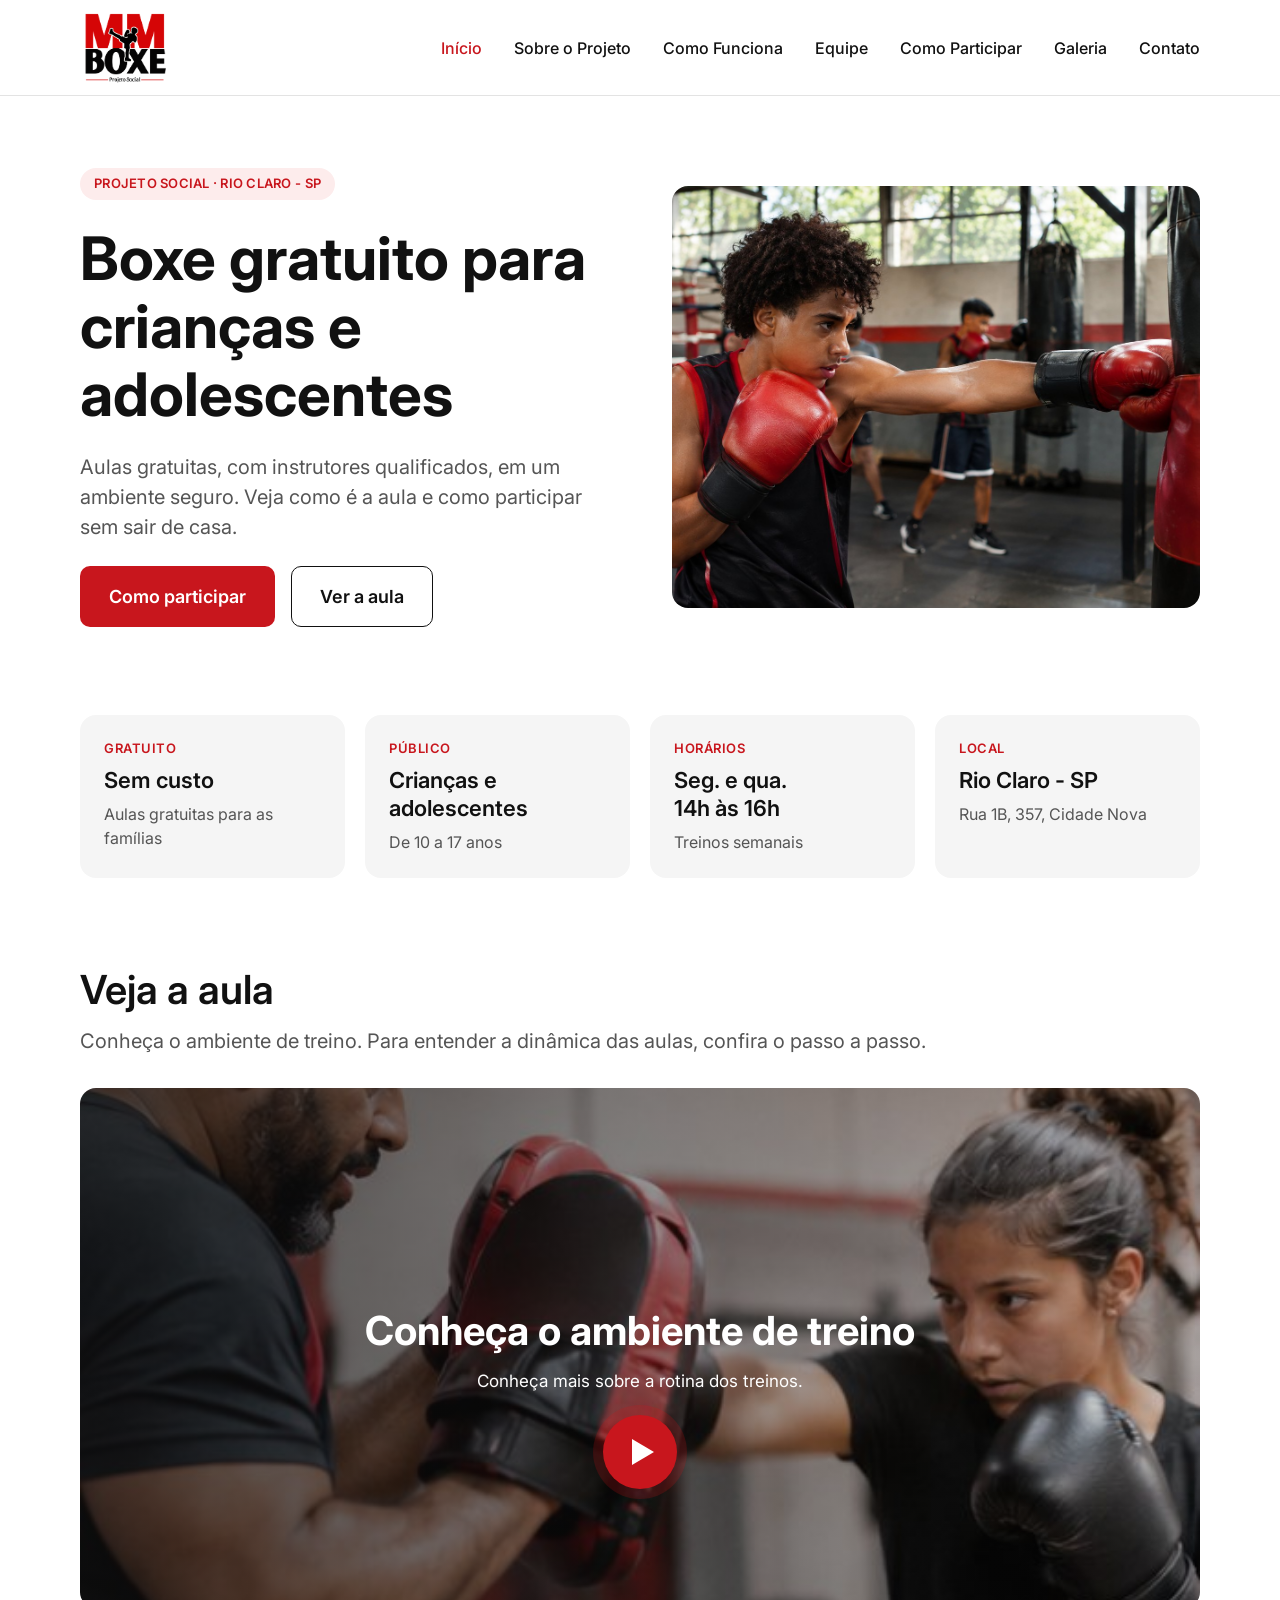
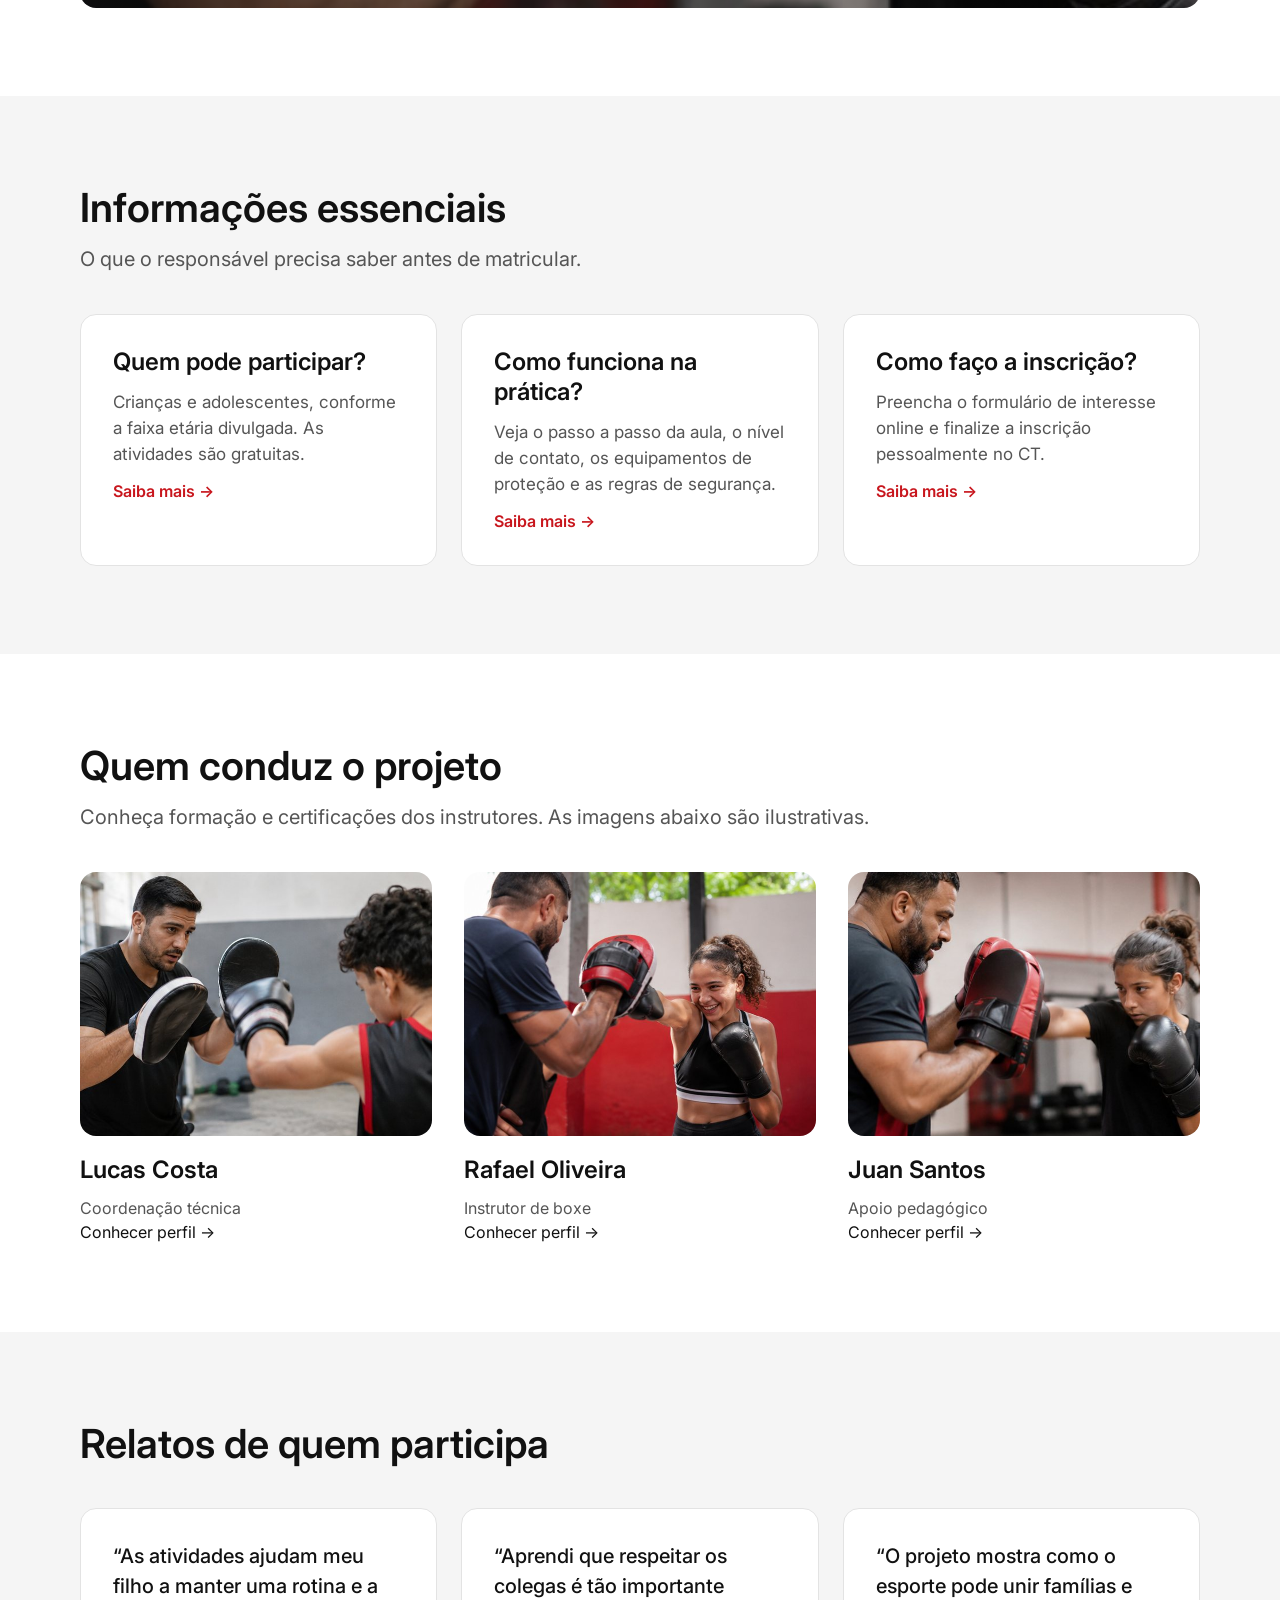
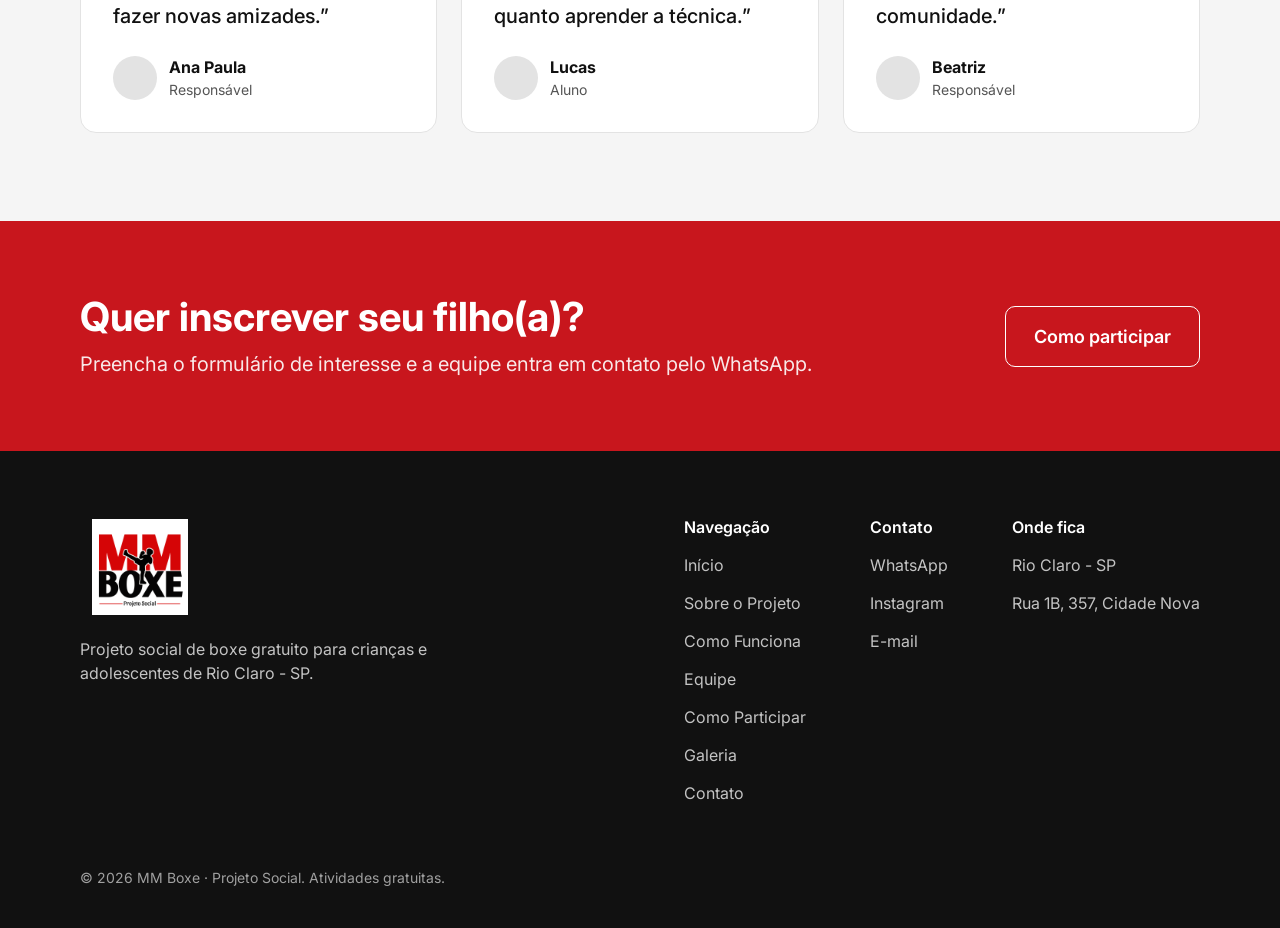
==== commit c43a05af: "feat: correção de textos" ====
--- a/index.html
+++ b/index.html
@@ -53,7 +53,7 @@
 <h2 class="title-lg">Veja a aula</h2>
 <p class="lead">Conheça o ambiente de treino. Para entender a dinâmica das aulas, confira o passo a passo.</p>
 </div>
-<div aria-label="Treinamento de boxe" class="video video--illustration" role="img"><div class="video__message"><strong>Conheça o ambiente de treino</strong><span>Conheça mais sobre a rotina dos treinos.</span><a class="btn btn--primary" href="como-funciona.html">Ver como funciona</a></div></div>
+<div aria-label="Treinamento de boxe" class="video video--illustration" role="img"><div class="video__message"><strong>Conheça o ambiente de treino</strong><span>Conheça mais sobre a rotina dos treinos.</span><span class="video__play"></span></div></div>
 </div>
 </section>
 <section class="section section--surface">
@@ -88,9 +88,9 @@
 <p class="lead">Conheça formação e certificações dos instrutores. As imagens abaixo são ilustrativas.</p>
 </div>
 <div class="grid-3" style="gap:32px">
-<article class="person"><img alt="Orientação durante treino de boxe" class="photo photo--card photo--image" decoding="async" loading="lazy" src="imagens/cena-1-3.jpg"/><h3>Mariana Costa</h3><p>Coordenação técnica</p><a class="more" href="equipe.html#profissional-1">Conhecer perfil →</a></article>
+<article class="person"><img alt="Orientação durante treino de boxe" class="photo photo--card photo--image" decoding="async" loading="lazy" src="imagens/cena-1-3.jpg"/><h3>Lucas Costa</h3><p>Coordenação técnica</p><a class="more" href="equipe.html#profissional-1">Conhecer perfil →</a></article>
 <article class="person"><img alt="Orientação durante treino de boxe" class="photo photo--card photo--image" decoding="async" loading="lazy" src="imagens/cena-2-3.jpg"/><h3>Rafael Oliveira</h3><p>Instrutor de boxe</p><a class="more" href="equipe.html#profissional-2">Conhecer perfil →</a></article>
-<article class="person"><img alt="Orientação durante treino de boxe" class="photo photo--card photo--image" decoding="async" loading="lazy" src="imagens/cena-3-3.jpg"/><h3>Camila Santos</h3><p>Apoio pedagógico</p><a class="more" href="equipe.html#profissional-3">Conhecer perfil →</a></article>
+<article class="person"><img alt="Orientação durante treino de boxe" class="photo photo--card photo--image" decoding="async" loading="lazy" src="imagens/cena-3-3.jpg"/><h3>Juan Santos</h3><p>Apoio pedagógico</p><a class="more" href="equipe.html#profissional-3">Conhecer perfil →</a></article>
 </div>
 </div>
 </section>
--- a/styles.css
+++ b/styles.css
@@ -393,7 +393,7 @@
 .photo--thumb { aspect-ratio: 4 / 3; min-height:0; }
 .photo--gallery { aspect-ratio: 4 / 3; min-height:0; }
 .photo--square { aspect-ratio: 1 / 1; min-height:0; }
-.video--illustration { background:linear-gradient(90deg,rgba(15,15,15,.72),rgba(15,15,15,.18)),url('imagens/cena-3-3.jpg') center/cover; color:white; text-align:center; padding:36px; }
+.video--illustration { position:relative; background:linear-gradient(90deg,rgba(15,15,15,.72),rgba(15,15,15,.18)),url('imagens/cena-3-3.jpg') center/cover; color:white; text-align:center; padding:36px; }
 .video__message { display:grid; gap:8px; max-width:600px; }
 .video__message strong { font-size:clamp(24px,4vw,40px); }
 .video__message span { font-size:17px; font-weight:400; }
@@ -413,7 +413,42 @@
 .gallery-link:hover img{transform:scale(1.035);}
 .team-row{scroll-margin-top:20px;}
 #canais{scroll-margin-top:24px;}
-.video__message .btn{margin-top:15px;}
+
+
+.video__play{
+  width:74px;
+  height:74px;
+  display:grid;
+  place-items:center;
+  background:var(--brand);
+  border-radius:50%;
+  position:absolute;
+  inset:70% auto auto 50%;
+  transform:translate(-50%,-50%);
+  box-shadow:0 0 0 10px rgba(216,16,24,.20);
+}
+
+.video__play::before{
+  content:"";
+  margin-left:5px;
+  border-style:solid;
+  border-width:13px 0 13px 22px;
+  border-color:transparent transparent transparent var(--white);
+}
+
+.video__play-label{
+  font-size:18px;
+  font-weight:600;
+  color:var(--white);
+  white-space:nowrap;
+}
+
+@media(max-width:700px){
+  .video__fake-player{padding:10px 16px 10px 10px; gap:12px;}
+  .video__play{width:62px; height:62px; box-shadow:0 0 0 8px rgba(216,16,24,.18);}
+  .video__play::before{border-width:11px 0 11px 18px;}
+  .video__play-label{font-size:16px;}
+}
 
 /* Identidade visual MM Boxe: cabeçalho e rodapé */
 .navbar > a.logo, .footer__brand > a.logo {
